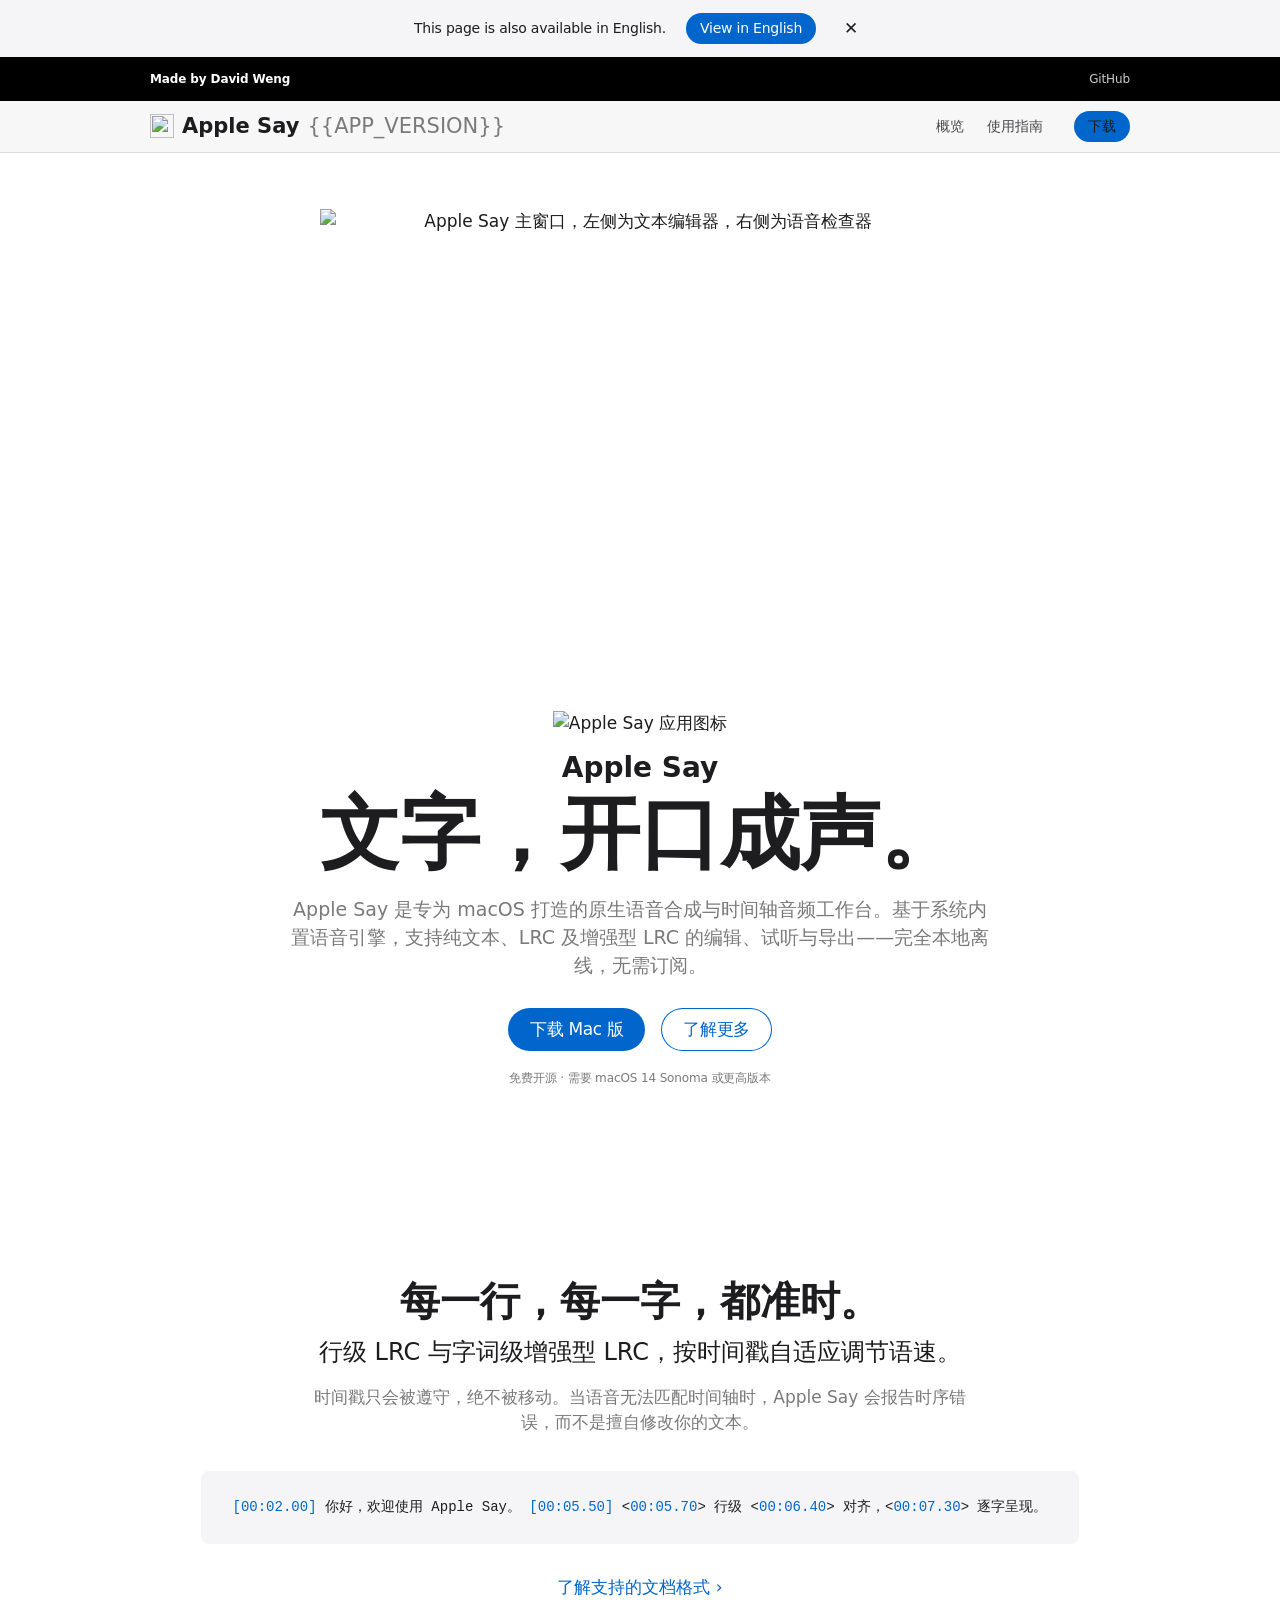
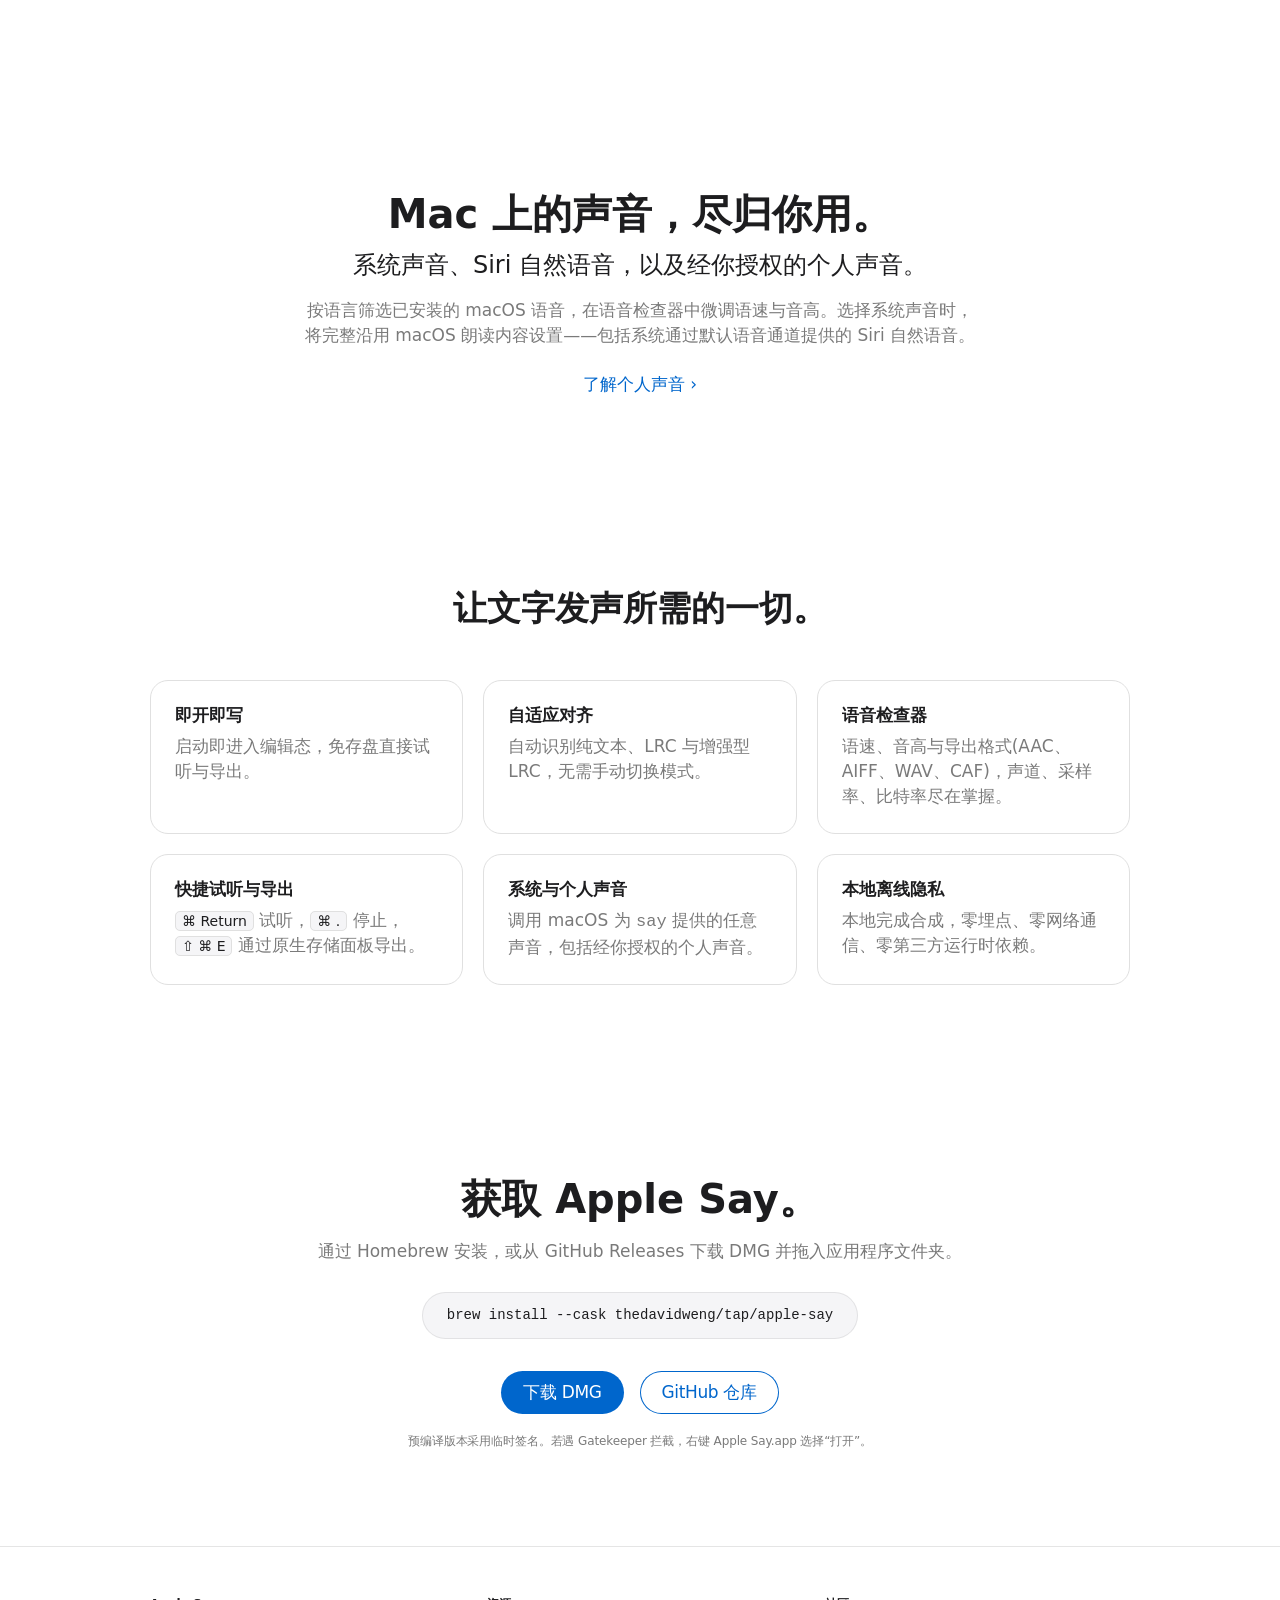
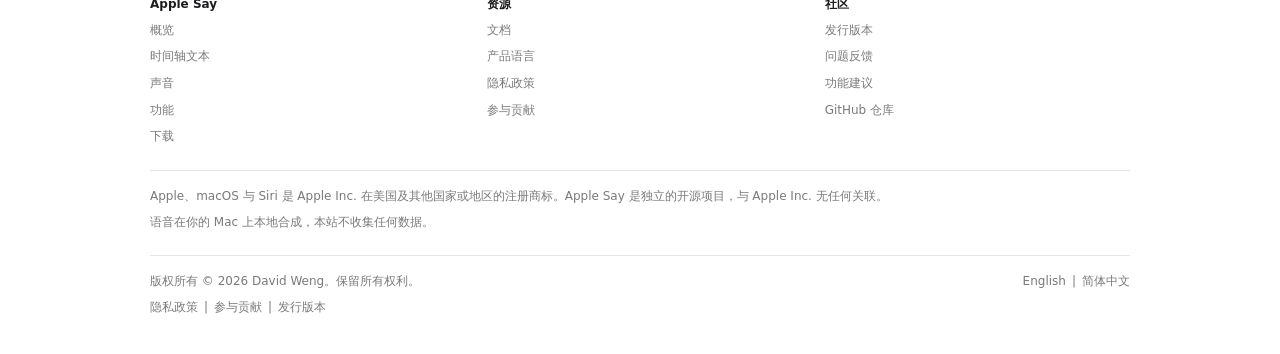
==== site/zh/index.html @ 6acea3b4 "docs: credit site author in global nav Replace the wordmark with "Made by David Weng" linking to the" ====
<!DOCTYPE html>
<html lang="zh-Hans">
<head>
<meta charset="utf-8" />
<meta name="viewport" content="width=device-width, initial-scale=1" />
<title>Apple Say — 文字，开口成声。</title>
<meta name="description" content="Apple Say 是专为 macOS 打造的原生语音合成与时间轴音频工作台。基于系统内置语音引擎，支持纯文本、LRC 及增强型 LRC 的编辑、试听与导出——完全本地离线，无需订阅。" />
<meta name="color-scheme" content="light dark" />
<link rel="icon" type="image/png" href="../assets/favicon.png" />
<link rel="stylesheet" href="../assets/site.css" />
<link rel="canonical" href="https://thedavidweng.github.io/apple-say/zh/" />
<link rel="alternate" hreflang="en" href="https://thedavidweng.github.io/apple-say/" />
<link rel="alternate" hreflang="zh-Hans" href="https://thedavidweng.github.io/apple-say/zh/" />
<link rel="alternate" hreflang="x-default" href="https://thedavidweng.github.io/apple-say/" />
<meta property="og:type" content="website" />
<meta property="og:title" content="Apple Say — 文字，开口成声。" />
<meta property="og:description" content="专为 macOS 打造的原生语音合成与时间轴音频工作台。完全本地离线，无需订阅。" />
<meta property="og:url" content="https://thedavidweng.github.io/apple-say/zh/" />
<meta property="og:image" content="https://thedavidweng.github.io/apple-say/assets/screenshot.webp" />
<meta name="twitter:card" content="summary_large_image" />
</head>
<body>

<!-- Language banner: revealed by site.js when browser language ≠ page language -->
<div id="lang-banner" hidden>
  <p>This page is also available in English.</p>
  <a id="lang-switch" class="banner-cta" href="../">View in English</a>
  <button id="lang-dismiss" class="banner-close" aria-label="Dismiss language suggestion">✕</button>
</div>

<!-- Global nav -->
<header class="global-nav">
  <div class="wrap">
    <a class="wordmark" href="https://github.com/thedavidweng">Made by David Weng</a>
    <span class="spacer"></span>
    <a href="https://github.com/thedavidweng/apple-say">GitHub</a>
  </div>
</header>

<!-- Sub nav -->
<div class="sub-nav">
  <div class="wrap">
    <a class="name" href="#overview"><img src="../assets/icon.webp" width="24" height="24" alt="" />Apple Say <span class="ver">{{APP_VERSION}}</span></a>
    <nav aria-label="Section">
      <a href="#overview">概览</a>
      <a href="https://github.com/thedavidweng/apple-say/blob/main/README_zh.md">使用指南</a>
      <a class="btn btn-primary btn-sm" href="#download">下载</a>
    </nav>
  </div>
</div>

<!-- Hero -->
<section class="hero" id="overview">
  <img class="hero-shot" src="../assets/screenshot.webp" width="2138" height="1544" fetchpriority="high"
       alt="Apple Say 主窗口，左侧为文本编辑器，右侧为语音检查器" />
  <div class="hero-meta">
    <img class="hero-icon" src="../assets/icon.webp" width="128" height="128" alt="Apple Say 应用图标" />
    <p class="hero-name">Apple Say</p>
    <h1 class="mega">文字，开口成声。</h1>
    <p class="hero-desc">Apple Say 是专为 macOS 打造的原生语音合成与时间轴音频工作台。基于系统内置语音引擎，支持纯文本、LRC 及增强型 LRC 的编辑、试听与导出——完全本地离线，无需订阅。</p>
    <div class="cta-row">
      <a class="btn btn-primary" href="https://github.com/thedavidweng/apple-say/releases/latest">下载 Mac 版</a>
      <a class="btn btn-ghost" href="https://github.com/thedavidweng/apple-say/blob/main/README_zh.md">了解更多</a>
    </div>
    <p class="fine-print muted">免费开源 · 需要 macOS 14 Sonoma 或更高版本</p>
  </div>
</section>

<!-- Timed Text -->
<section class="section" id="timed-text">
  <div class="inner">
    <h2 class="display-lg">每一行，每一字，都准时。</h2>
    <p class="lead">行级 LRC 与字词级增强型 LRC，按时间戳自适应调节语速。</p>
    <p class="copy">时间戳只会被遵守，绝不被移动。当语音无法匹配时间轴时，Apple Say 会报告时序错误，而不是擅自修改你的文本。</p>
    <div class="code-block" aria-label="增强型 LRC 示例"><span class="t">[00:02.00]</span> 你好，欢迎使用 Apple Say。
<span class="t">[00:05.50]</span> &lt;<span class="t">00:05.70</span>&gt; 行级 &lt;<span class="t">00:06.40</span>&gt; 对齐，&lt;<span class="t">00:07.30</span>&gt; 逐字呈现。</div>
    <p class="more chevron"><a href="https://github.com/thedavidweng/apple-say/blob/main/README_zh.md">了解支持的文档格式</a></p>
  </div>
</section>

<!-- Voices -->
<section class="section" id="voices">
  <div class="inner">
    <h2 class="display-lg">Mac 上的声音，尽归你用。</h2>
    <p class="lead">系统声音、Siri 自然语音，以及经你授权的个人声音。</p>
    <p class="copy">按语言筛选已安装的 macOS 语音，在语音检查器中微调语速与音高。选择系统声音时，将完整沿用 macOS 朗读内容设置——包括系统通过默认语音通道提供的 Siri 自然语音。</p>
    <p class="more chevron"><a href="https://github.com/thedavidweng/apple-say/blob/main/docs/personal-voice.md">了解个人声音</a></p>
  </div>
</section>

<!-- Features -->
<section class="section" id="features">
  <div class="inner">
    <h2 class="display-md">让文字发声所需的一切。</h2>
    <div class="grid">
      <div class="card">
        <h3>即开即写</h3>
        <p>启动即进入编辑态，免存盘直接试听与导出。</p>
      </div>
      <div class="card">
        <h3>自适应对齐</h3>
        <p>自动识别纯文本、LRC 与增强型 LRC，无需手动切换模式。</p>
      </div>
      <div class="card">
        <h3>语音检查器</h3>
        <p>语速、音高与导出格式(AAC、AIFF、WAV、CAF)，声道、采样率、比特率尽在掌握。</p>
      </div>
      <div class="card">
        <h3>快捷试听与导出</h3>
        <p><kbd>⌘ Return</kbd> 试听，<kbd>⌘ .</kbd> 停止，<kbd>⇧ ⌘ E</kbd> 通过原生存储面板导出。</p>
      </div>
      <div class="card">
        <h3>系统与个人声音</h3>
        <p>调用 macOS 为 <span style="font-family:var(--font-mono)">say</span> 提供的任意声音，包括经你授权的个人声音。</p>
      </div>
      <div class="card">
        <h3>本地离线隐私</h3>
        <p>本地完成合成，零埋点、零网络通信、零第三方运行时依赖。</p>
      </div>
    </div>
  </div>
</section>

<!-- Download -->
<section class="section" id="download">
  <div class="inner">
    <h2 class="display-lg">获取 Apple Say。</h2>
    <p class="copy">通过 Homebrew 安装，或从 GitHub Releases 下载 DMG 并拖入应用程序文件夹。</p>
    <p><code class="brew">brew install --cask thedavidweng/tap/apple-say</code></p>
    <div class="cta-row" style="margin-top:32px">
      <a class="btn btn-primary" href="https://github.com/thedavidweng/apple-say/releases/latest">下载 DMG</a>
      <a class="btn btn-ghost" href="https://github.com/thedavidweng/apple-say">GitHub 仓库</a>
    </div>
    <p class="fine-print muted" style="margin-top:18px">预编译版本采用临时签名。若遇 Gatekeeper 拦截，右键 Apple Say.app 选择“打开”。</p>
  </div>
</section>

<!-- Footer -->
<footer>
  <div class="cols">
    <div>
      <h4>Apple Say</h4>
      <ul>
        <li><a href="#overview">概览</a></li>
        <li><a href="#timed-text">时间轴文本</a></li>
        <li><a href="#voices">声音</a></li>
        <li><a href="#features">功能</a></li>
        <li><a href="#download">下载</a></li>
      </ul>
    </div>
    <div>
      <h4>资源</h4>
      <ul>
        <li><a href="https://github.com/thedavidweng/apple-say/blob/main/README_zh.md">文档</a></li>
        <li><a href="https://github.com/thedavidweng/apple-say/blob/main/CONTEXT.md">产品语言</a></li>
        <li><a href="https://github.com/thedavidweng/apple-say/blob/main/PRIVACY.md">隐私政策</a></li>
        <li><a href="https://github.com/thedavidweng/apple-say/blob/main/CONTRIBUTING.md">参与贡献</a></li>
      </ul>
    </div>
    <div>
      <h4>社区</h4>
      <ul>
        <li><a href="https://github.com/thedavidweng/apple-say/releases">发行版本</a></li>
        <li><a href="https://github.com/thedavidweng/apple-say/issues">问题反馈</a></li>
        <li><a href="https://github.com/thedavidweng/apple-say/issues/new">功能建议</a></li>
        <li><a href="https://github.com/thedavidweng/apple-say">GitHub 仓库</a></li>
      </ul>
    </div>
  </div>
  <div class="meta">
    <p>Apple、macOS 与 Siri 是 Apple Inc. 在美国及其他国家或地区的注册商标。Apple Say 是独立的开源项目，与 Apple Inc. 无任何关联。</p>
    <p>语音在你的 Mac 上本地合成，本站不收集任何数据。</p>
  </div>
  <div class="bottom">
    <div>
      <p>版权所有 © 2026 David Weng。保留所有权利。</p>
      <p class="pipe"><a href="https://github.com/thedavidweng/apple-say/blob/main/PRIVACY.md">隐私政策</a>&ensp;|&ensp;<a href="https://github.com/thedavidweng/apple-say/blob/main/CONTRIBUTING.md">参与贡献</a>&ensp;|&ensp;<a href="https://github.com/thedavidweng/apple-say/releases">发行版本</a></p>
    </div>
    <p class="locale"><a href="../">English</a>&ensp;|&ensp;简体中文</p>
  </div>
</footer>

<script src="../assets/site.js"></script>
</body>
</html>
---- site/assets/site.css ----
/* ——— Apple Say site — tokens from design.md, semantic vars flip with color scheme ——— */
:root {
  --blue: #0066cc;
  --blue-focus: #0071e3;
  --bg: #ffffff;
  --fg: #1d1d1f;
  --fg-secondary: #7a7a7a;
  --link: #0066cc;
  --hairline: rgba(0, 0, 0, 0.1);
  --card-bg: #ffffff;
  --card-border: #e0e0e0;
  --code-bg: #f5f5f7;
  --code-fg: #1d1d1f;
  --code-accent: #0066cc;
  --chip-bg: #f5f5f7;
  --chip-border: rgba(0, 0, 0, 0.08);
  --subnav-bg: rgba(245, 245, 247, 0.8);
  --kbd-bg: #f5f5f7;
  --font-display: "SF Pro Display", system-ui, -apple-system, BlinkMacSystemFont, sans-serif;
  --font-text: "SF Pro Text", system-ui, -apple-system, BlinkMacSystemFont, sans-serif;
  --font-mono: ui-monospace, "SF Mono", Menlo, monospace;
  color-scheme: light;
}
@media (prefers-color-scheme: dark) {
  :root {
    --bg: #000000;
    --fg: #ffffff;
    --fg-secondary: #cccccc;
    --link: #2997ff;
    --hairline: rgba(255, 255, 255, 0.2);
    --card-bg: #1d1d1f;
    --card-border: rgba(255, 255, 255, 0.12);
    --code-bg: #1d1d1f;
    --code-fg: #f5f5f7;
    --code-accent: #2997ff;
    --chip-bg: #1d1d1f;
    --chip-border: rgba(255, 255, 255, 0.16);
    --subnav-bg: rgba(0, 0, 0, 0.7);
    --kbd-bg: #333336;
    color-scheme: dark;
  }
}

* { margin: 0; padding: 0; box-sizing: border-box; }
html { scroll-behavior: smooth; }
body {
  font-family: var(--font-text);
  font-size: 17px; font-weight: 400; line-height: 1.47; letter-spacing: -0.374px;
  color: var(--fg);
  background: var(--bg);
  -webkit-font-smoothing: antialiased;
}
section { scroll-margin-top: 52px; }
html[lang="zh-Hans"] body, html[lang="zh-Hans"] h1, html[lang="zh-Hans"] h2,
html[lang="zh-Hans"] .hero-name, html[lang="zh-Hans"] .mega { letter-spacing: 0; }

/* ——— Language banner (always light, like apple.com region banner) ——— */
#lang-banner {
  background: #f5f5f7; color: #1d1d1f;
  font-size: 14px; line-height: 1.43; letter-spacing: -0.224px;
  padding: 12px 24px;
  display: flex; align-items: center; justify-content: center; gap: 20px; flex-wrap: wrap;
}
#lang-banner[hidden] { display: none; }
#lang-banner p { text-align: center; }
#lang-banner .banner-cta {
  background: var(--blue); color: #fff; text-decoration: none;
  border-radius: 9999px; padding: 6px 14px;
  font-size: 14px; line-height: 1.29; white-space: nowrap;
}
#lang-banner .banner-cta:active { transform: scale(0.95); }
#lang-banner .banner-close {
  border: none; background: none; cursor: pointer; color: #1d1d1f;
  font-size: 17px; line-height: 1; padding: 8px;
}

/* ——— Global nav (always black, as on apple.com) ——— */
.global-nav { background: #000000; height: 44px; display: flex; align-items: center; }
.global-nav .wrap {
  width: 100%; max-width: 1024px; margin: 0 auto; padding: 0 22px;
  display: flex; align-items: center; gap: 32px;
}
.global-nav a {
  color: #ffffff; opacity: 0.8; text-decoration: none;
  font-size: 12px; font-weight: 400; line-height: 1; letter-spacing: -0.12px;
}
.global-nav a:hover { opacity: 1; }
.global-nav .wordmark { opacity: 1; font-weight: 600; }
.global-nav .spacer { flex: 1; }

/* ——— Sub nav (frosted) ——— */
.sub-nav {
  position: sticky; top: 0; z-index: 10;
  height: 52px; display: flex; align-items: center;
  background: var(--subnav-bg);
  -webkit-backdrop-filter: saturate(180%) blur(20px);
  backdrop-filter: saturate(180%) blur(20px);
  border-bottom: 1px solid var(--hairline);
}
.sub-nav .wrap {
  width: 100%; max-width: 1024px; margin: 0 auto; padding: 0 22px;
  display: flex; align-items: center; gap: 24px;
}
.sub-nav .name {
  color: var(--fg); text-decoration: none;
  display: inline-flex; align-items: center; gap: 8px;
  font-family: var(--font-display);
  font-size: 21px; font-weight: 600; line-height: 1.19; letter-spacing: 0.231px;
}
.sub-nav .name img { width: 24px; height: 24px; display: block; }
.sub-nav .name .ver { color: var(--fg-secondary); font-weight: 400; letter-spacing: 0; }
html[lang="zh-Hans"] .sub-nav .name { letter-spacing: 0; }
.sub-nav nav { display: flex; gap: 24px; margin-left: auto; align-items: center; }
.sub-nav nav a {
  color: var(--fg); opacity: 0.8; text-decoration: none;
  font-size: 14px; font-weight: 400; line-height: 1.29; letter-spacing: -0.224px;
}
.sub-nav nav a:hover { opacity: 1; }
.sub-nav .btn { margin-left: 8px; opacity: 1; }

/* ——— Buttons & links ——— */
.btn {
  display: inline-block; text-decoration: none; cursor: pointer;
  border: none; border-radius: 9999px; padding: 11px 22px;
  font-size: 17px; font-weight: 400; line-height: 1.24; letter-spacing: -0.374px;
}
.btn:active { transform: scale(0.95); }
.btn:focus-visible, a:focus-visible, button:focus-visible {
  outline: 2px solid var(--blue-focus); outline-offset: 3px;
}
.btn-primary { background: var(--blue); color: #ffffff; }
.btn-ghost { background: transparent; color: var(--link); box-shadow: inset 0 0 0 1px var(--link); }
.btn-sm { padding: 6px 14px; font-size: 14px; line-height: 1.29; letter-spacing: -0.224px; }
.cta-row { display: flex; gap: 16px; justify-content: center; flex-wrap: wrap; }

a { color: var(--link); text-decoration: none; }
a:hover { text-decoration: underline; }
.chevron a::after { content: " ›"; }

/* ——— Sections: one canvas per color scheme, whitespace is the divider ——— */
.section { padding: 96px 24px; text-align: center; }
.section > .inner { max-width: 980px; margin: 0 auto; }
.section .copy { max-width: 680px; margin: 18px auto 0; color: var(--fg-secondary); }
.section .more { margin-top: 24px; }
.section .cta-row { margin-top: 28px; }
.muted { color: var(--fg-secondary); }
.fine-print { font-size: 12px; font-weight: 400; line-height: 1.5; letter-spacing: -0.12px; }

.display-lg {
  font-family: var(--font-display);
  font-size: 40px; font-weight: 600; line-height: 1.1; letter-spacing: -0.5px;
}
.display-md {
  font-family: var(--font-display);
  font-size: 34px; font-weight: 600; line-height: 1.15; letter-spacing: -0.374px;
}
.lead {
  font-family: var(--font-display);
  font-size: 24px; font-weight: 400; line-height: 1.25; letter-spacing: 0;
  margin-top: 14px;
}

/* ——— Hero: floating screenshot, icon, name, mega headline ——— */
.hero { padding: 56px 24px 96px; text-align: center; overflow: clip; }
.hero-shot {
  display: block; margin: 0 auto; width: 100%; height: auto; max-width: 640px;
  /* alpha window capture floats directly on the canvas — no frame, no CSS shadow */
  /* on load, the shot starts near full-screen and settles to its resting size */
  animation: hero-shrink 1.8s cubic-bezier(0.28, 0.11, 0.32, 1) 0.1s both;
}
@keyframes hero-shrink {
  from { max-width: 1440px; }
  to { max-width: 640px; }
}
.hero-meta { animation: hero-fade 0.9s ease-out 0.55s both; }
@keyframes hero-fade {
  from { opacity: 0; transform: translateY(14px); }
  to { opacity: 1; transform: none; }
}
@media (prefers-reduced-motion: reduce) {
  html { scroll-behavior: auto; }
  .hero-shot, .hero-meta { animation: none; }
}
.hero-icon { width: 64px; height: 64px; margin-top: 40px; }
.hero-name {
  font-family: var(--font-display);
  font-size: 28px; font-weight: 600; line-height: 1.14; letter-spacing: 0.196px;
  margin-top: 16px;
}
.mega {
  font-family: var(--font-display);
  font-size: clamp(44px, 7.5vw, 80px); font-weight: 600; line-height: 1.05; letter-spacing: -0.02em;
  margin-top: 8px;
}
.hero-desc {
  max-width: 700px; margin: 20px auto 0;
  font-size: 19px; line-height: 1.47; color: var(--fg-secondary);
}
.hero .cta-row { margin-top: 28px; }
.hero .fine-print { margin-top: 18px; }

/* ——— Code sample ——— */
.code-block {
  display: inline-block; margin-top: 36px; text-align: left;
  background: var(--code-bg); border-radius: 8px; padding: 24px 32px;
  color: var(--code-fg); font-family: var(--font-mono); font-size: 14px; line-height: 1.8;
  letter-spacing: 0; overflow-x: auto; max-width: 100%;
}
.code-block .t { color: var(--code-accent); }

/* ——— Brew command capsule ——— */
.brew {
  display: inline-block; margin: 28px auto 0;
  background: var(--chip-bg); border: 1px solid var(--chip-border);
  border-radius: 9999px; padding: 12px 24px;
  font-family: var(--font-mono); font-size: 14px; letter-spacing: 0; color: var(--fg);
  user-select: all; -webkit-user-select: all;
}

/* ——— Feature grid ——— */
.grid {
  max-width: 1024px; margin: 52px auto 0;
  display: grid; grid-template-columns: repeat(3, 1fr); gap: 20px;
  text-align: left;
}
.card {
  background: var(--card-bg); border: 1px solid var(--card-border);
  border-radius: 18px; padding: 24px;
}
.card h3 { font-size: 17px; font-weight: 600; line-height: 1.24; letter-spacing: -0.374px; }
html[lang="zh-Hans"] .card h3 { letter-spacing: 0; }
.card p { margin-top: 8px; color: var(--fg-secondary); }
.card kbd {
  font-family: var(--font-text); font-size: 14px; color: var(--fg);
  background: var(--kbd-bg); border: 1px solid var(--card-border);
  border-radius: 5px; padding: 1px 6px; white-space: nowrap;
}

/* ——— Footer (apple.com software-page style: 12px, tight, hairlines) ——— */
footer { border-top: 1px solid var(--hairline); padding: 48px 24px 40px; font-size: 12px; }
footer .cols {
  max-width: 980px; margin: 0 auto;
  display: grid; grid-template-columns: repeat(3, 1fr); gap: 32px;
}
footer h4 { font-size: 12px; font-weight: 600; line-height: 1.5; letter-spacing: 0; color: var(--fg); }
footer ul { list-style: none; margin-top: 4px; }
footer li { margin-top: 8px; }
footer li a { color: var(--fg-secondary); text-decoration: none; font-size: 12px; line-height: 1.5; letter-spacing: 0; }
footer li a:hover { color: var(--fg); text-decoration: underline; }
footer .meta, footer .bottom {
  max-width: 980px; margin: 24px auto 0; padding-top: 16px;
  border-top: 1px solid var(--hairline);
  font-size: 12px; line-height: 1.5; letter-spacing: 0; color: var(--fg-secondary);
}
footer .meta p + p { margin-top: 8px; }
footer .bottom { display: flex; justify-content: space-between; align-items: flex-start; gap: 16px 32px; flex-wrap: wrap; }
footer .bottom .pipe { margin-top: 8px; }
footer .bottom a { color: var(--fg-secondary); text-decoration: none; }
footer .bottom a:hover { color: var(--fg); text-decoration: underline; }
footer .locale { white-space: nowrap; }

/* ——— Responsive ——— */
@media (max-width: 1068px) {
  .display-lg { font-size: 34px; }
  .grid { grid-template-columns: repeat(2, 1fr); }
}
@media (max-width: 833px) {
  .global-nav .navlinks { display: none; }
  .sub-nav nav a:not(.btn) { display: none; }
  .section { padding: 72px 24px; }
  .hero { padding: 48px 20px 72px; }
  .hero-icon { margin-top: 32px; }
}
@media (max-width: 640px) {
  .display-lg { font-size: 30px; }
  .display-md { font-size: 28px; }
  .lead { font-size: 20px; }
  .hero-name { font-size: 22px; }
  .hero-desc { font-size: 17px; }
  .grid { grid-template-columns: 1fr; }
  .section { padding: 56px 20px; }
  footer .cols { grid-template-columns: 1fr; gap: 24px; }
}
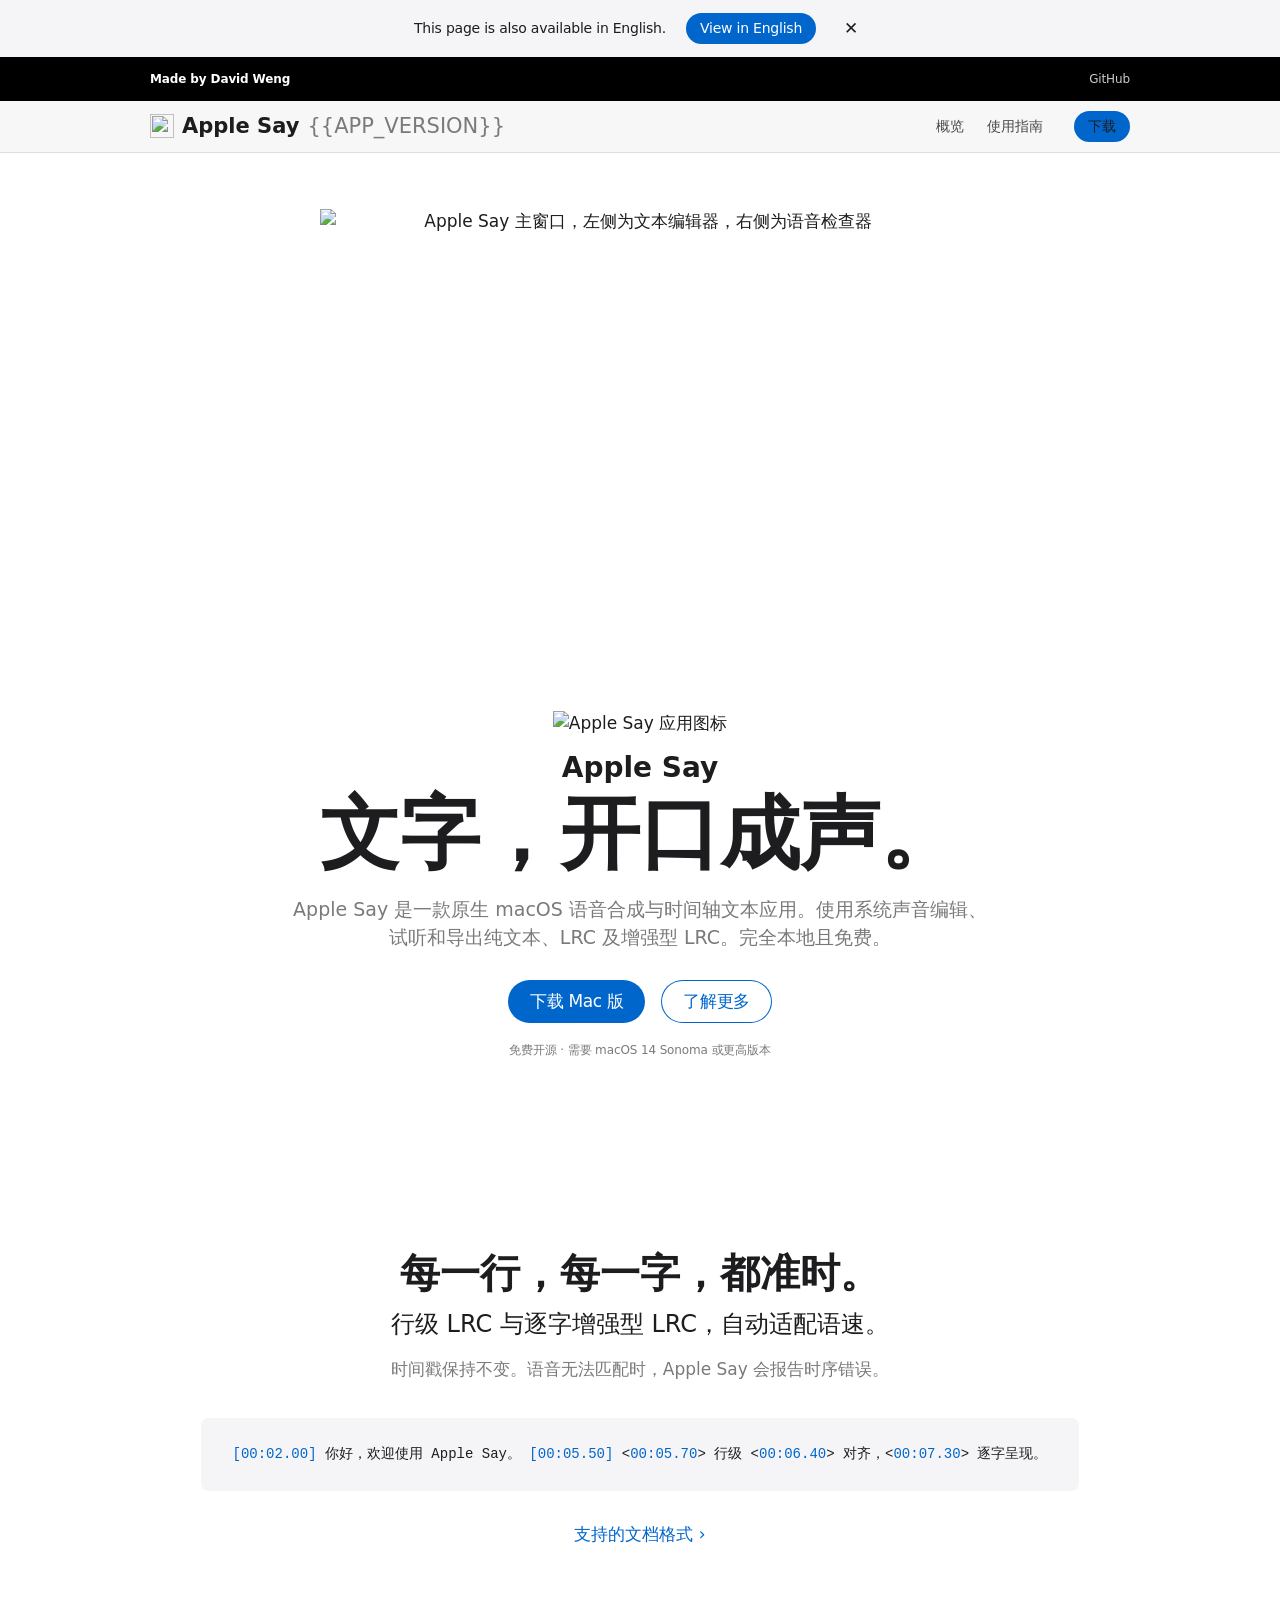
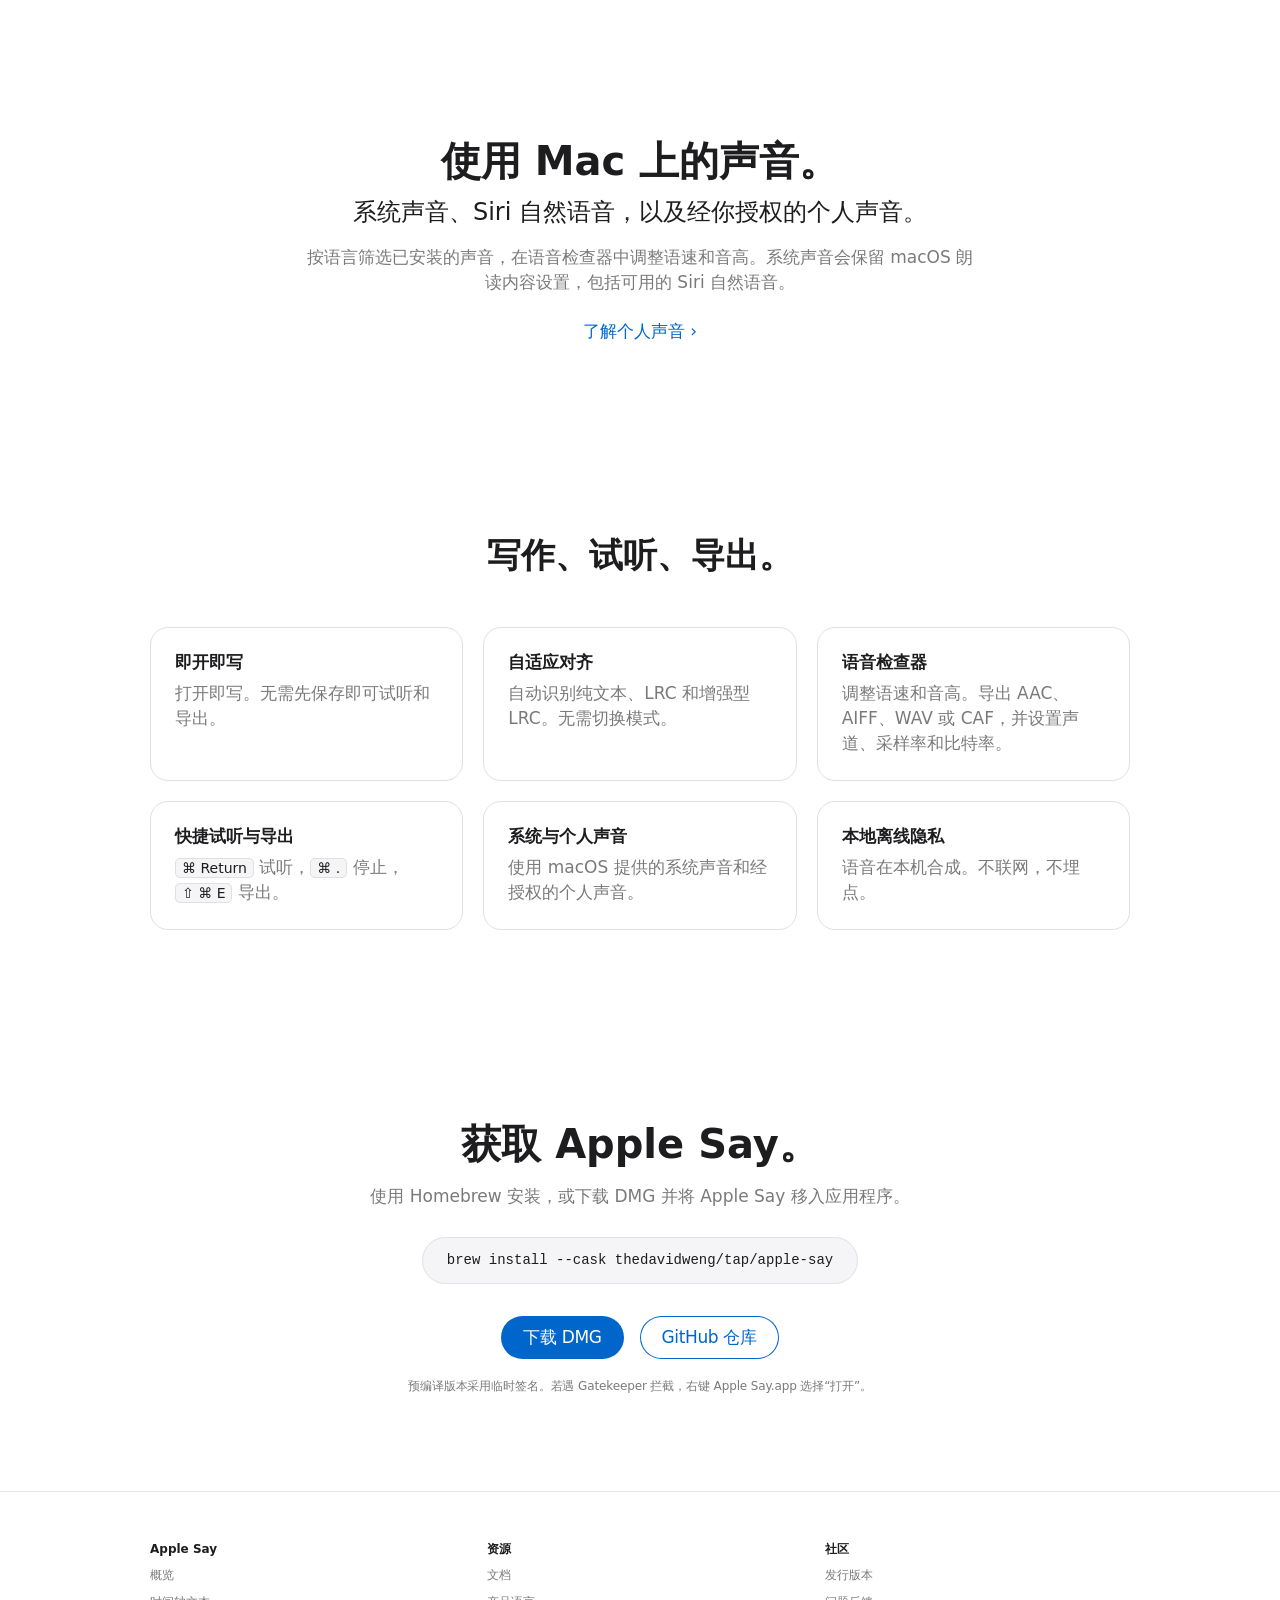
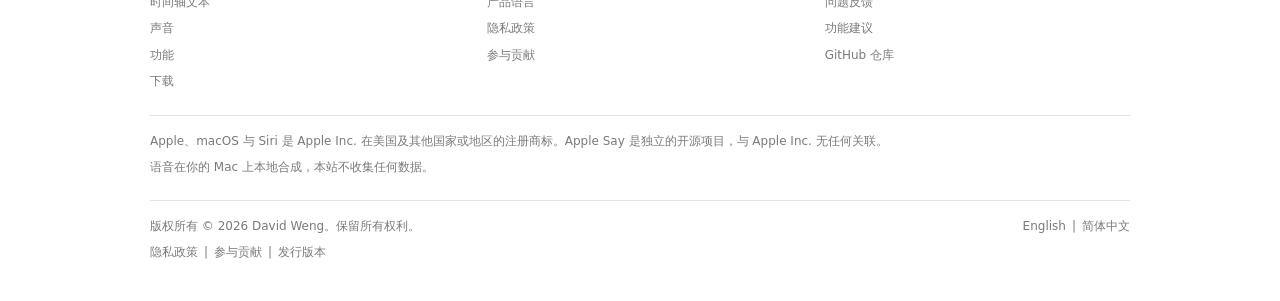
==== commit 651b1fff: "Refine website copy and social sharing metadata" ====
--- a/site/zh/index.html
+++ b/site/zh/index.html
@@ -3,8 +3,8 @@
 <head>
 <meta charset="utf-8" />
 <meta name="viewport" content="width=device-width, initial-scale=1" />
-<title>Apple Say — 文字，开口成声。</title>
-<meta name="description" content="Apple Say 是专为 macOS 打造的原生语音合成与时间轴音频工作台。基于系统内置语音引擎，支持纯文本、LRC 及增强型 LRC 的编辑、试听与导出——完全本地离线，无需订阅。" />
+<title>Apple Say - 文字，开口成声。</title>
+<meta name="description" content="Apple Say 是一款原生 macOS 语音合成与时间轴文本应用。使用系统声音编辑、试听和导出纯文本、LRC 及增强型 LRC。完全本地且免费。" />
 <meta name="color-scheme" content="light dark" />
 <link rel="icon" type="image/png" href="../assets/favicon.png" />
 <link rel="stylesheet" href="../assets/site.css" />
@@ -13,11 +13,17 @@
 <link rel="alternate" hreflang="zh-Hans" href="https://thedavidweng.github.io/apple-say/zh/" />
 <link rel="alternate" hreflang="x-default" href="https://thedavidweng.github.io/apple-say/" />
 <meta property="og:type" content="website" />
-<meta property="og:title" content="Apple Say — 文字，开口成声。" />
-<meta property="og:description" content="专为 macOS 打造的原生语音合成与时间轴音频工作台。完全本地离线，无需订阅。" />
+<meta property="og:title" content="Apple Say" />
 <meta property="og:url" content="https://thedavidweng.github.io/apple-say/zh/" />
-<meta property="og:image" content="https://thedavidweng.github.io/apple-say/assets/screenshot.webp" />
+<meta property="og:image" content="https://thedavidweng.github.io/apple-say/assets/og-image.jpg" />
+<meta property="og:image:type" content="image/jpeg" />
+<meta property="og:image:width" content="1672" />
+<meta property="og:image:height" content="941" />
+<meta property="og:image:alt" content="Apple Say 在 MacBook 与 iPad 上运行" />
 <meta name="twitter:card" content="summary_large_image" />
+<meta name="twitter:title" content="Apple Say" />
+<meta name="twitter:image" content="https://thedavidweng.github.io/apple-say/assets/og-image.jpg" />
+<meta name="twitter:image:alt" content="Apple Say 在 MacBook 与 iPad 上运行" />
 </head>
 <body>
 
@@ -57,7 +63,7 @@
     <img class="hero-icon" src="../assets/icon.webp" width="128" height="128" alt="Apple Say 应用图标" />
     <p class="hero-name">Apple Say</p>
     <h1 class="mega">文字，开口成声。</h1>
-    <p class="hero-desc">Apple Say 是专为 macOS 打造的原生语音合成与时间轴音频工作台。基于系统内置语音引擎，支持纯文本、LRC 及增强型 LRC 的编辑、试听与导出——完全本地离线，无需订阅。</p>
+    <p class="hero-desc">Apple Say 是一款原生 macOS 语音合成与时间轴文本应用。使用系统声音编辑、试听和导出纯文本、LRC 及增强型 LRC。完全本地且免费。</p>
     <div class="cta-row">
       <a class="btn btn-primary" href="https://github.com/thedavidweng/apple-say/releases/latest">下载 Mac 版</a>
       <a class="btn btn-ghost" href="https://github.com/thedavidweng/apple-say/blob/main/README_zh.md">了解更多</a>
@@ -70,20 +76,20 @@
 <section class="section" id="timed-text">
   <div class="inner">
     <h2 class="display-lg">每一行，每一字，都准时。</h2>
-    <p class="lead">行级 LRC 与字词级增强型 LRC，按时间戳自适应调节语速。</p>
-    <p class="copy">时间戳只会被遵守，绝不被移动。当语音无法匹配时间轴时，Apple Say 会报告时序错误，而不是擅自修改你的文本。</p>
+    <p class="lead">行级 LRC 与逐字增强型 LRC，自动适配语速。</p>
+    <p class="copy">时间戳保持不变。语音无法匹配时，Apple Say 会报告时序错误。</p>
     <div class="code-block" aria-label="增强型 LRC 示例"><span class="t">[00:02.00]</span> 你好，欢迎使用 Apple Say。
 <span class="t">[00:05.50]</span> &lt;<span class="t">00:05.70</span>&gt; 行级 &lt;<span class="t">00:06.40</span>&gt; 对齐，&lt;<span class="t">00:07.30</span>&gt; 逐字呈现。</div>
-    <p class="more chevron"><a href="https://github.com/thedavidweng/apple-say/blob/main/README_zh.md">了解支持的文档格式</a></p>
+    <p class="more chevron"><a href="https://github.com/thedavidweng/apple-say/blob/main/README_zh.md">支持的文档格式</a></p>
   </div>
 </section>
 
 <!-- Voices -->
 <section class="section" id="voices">
   <div class="inner">
-    <h2 class="display-lg">Mac 上的声音，尽归你用。</h2>
+    <h2 class="display-lg">使用 Mac 上的声音。</h2>
     <p class="lead">系统声音、Siri 自然语音，以及经你授权的个人声音。</p>
-    <p class="copy">按语言筛选已安装的 macOS 语音，在语音检查器中微调语速与音高。选择系统声音时，将完整沿用 macOS 朗读内容设置——包括系统通过默认语音通道提供的 Siri 自然语音。</p>
+    <p class="copy">按语言筛选已安装的声音，在语音检查器中调整语速和音高。系统声音会保留 macOS 朗读内容设置，包括可用的 Siri 自然语音。</p>
     <p class="more chevron"><a href="https://github.com/thedavidweng/apple-say/blob/main/docs/personal-voice.md">了解个人声音</a></p>
   </div>
 </section>
@@ -91,31 +97,31 @@
 <!-- Features -->
 <section class="section" id="features">
   <div class="inner">
-    <h2 class="display-md">让文字发声所需的一切。</h2>
+    <h2 class="display-md">写作、试听、导出。</h2>
     <div class="grid">
       <div class="card">
         <h3>即开即写</h3>
-        <p>启动即进入编辑态，免存盘直接试听与导出。</p>
+        <p>打开即写。无需先保存即可试听和导出。</p>
       </div>
       <div class="card">
         <h3>自适应对齐</h3>
-        <p>自动识别纯文本、LRC 与增强型 LRC，无需手动切换模式。</p>
+        <p>自动识别纯文本、LRC 和增强型 LRC。无需切换模式。</p>
       </div>
       <div class="card">
         <h3>语音检查器</h3>
-        <p>语速、音高与导出格式(AAC、AIFF、WAV、CAF)，声道、采样率、比特率尽在掌握。</p>
+        <p>调整语速和音高。导出 AAC、AIFF、WAV 或 CAF，并设置声道、采样率和比特率。</p>
       </div>
       <div class="card">
         <h3>快捷试听与导出</h3>
-        <p><kbd>⌘ Return</kbd> 试听，<kbd>⌘ .</kbd> 停止，<kbd>⇧ ⌘ E</kbd> 通过原生存储面板导出。</p>
+        <p><kbd>⌘ Return</kbd> 试听，<kbd>⌘ .</kbd> 停止，<kbd>⇧ ⌘ E</kbd> 导出。</p>
       </div>
       <div class="card">
         <h3>系统与个人声音</h3>
-        <p>调用 macOS 为 <span style="font-family:var(--font-mono)">say</span> 提供的任意声音，包括经你授权的个人声音。</p>
+        <p>使用 macOS 提供的系统声音和经授权的个人声音。</p>
       </div>
       <div class="card">
         <h3>本地离线隐私</h3>
-        <p>本地完成合成，零埋点、零网络通信、零第三方运行时依赖。</p>
+        <p>语音在本机合成。不联网，不埋点。</p>
       </div>
     </div>
   </div>
@@ -125,7 +131,7 @@
 <section class="section" id="download">
   <div class="inner">
     <h2 class="display-lg">获取 Apple Say。</h2>
-    <p class="copy">通过 Homebrew 安装，或从 GitHub Releases 下载 DMG 并拖入应用程序文件夹。</p>
+    <p class="copy">使用 Homebrew 安装，或下载 DMG 并将 Apple Say 移入应用程序。</p>
     <p><code class="brew">brew install --cask thedavidweng/tap/apple-say</code></p>
     <div class="cta-row" style="margin-top:32px">
       <a class="btn btn-primary" href="https://github.com/thedavidweng/apple-say/releases/latest">下载 DMG</a>
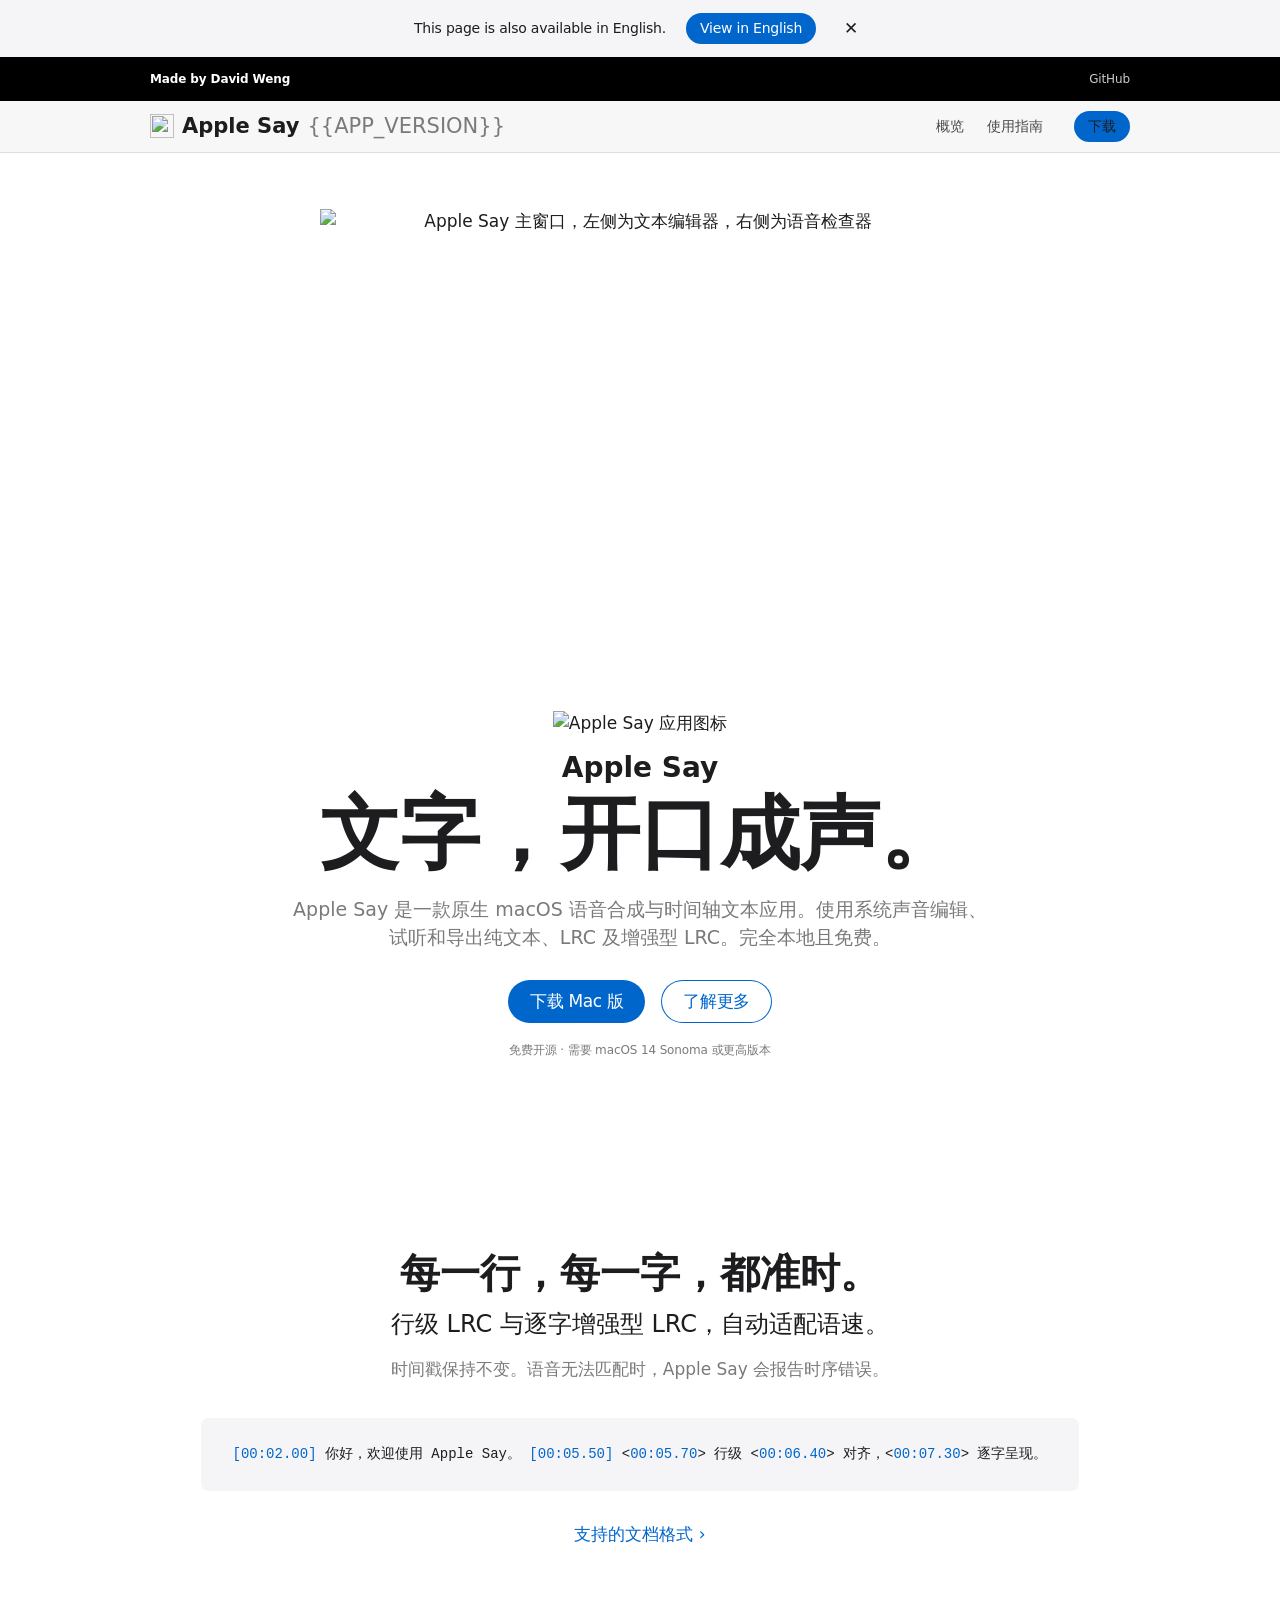
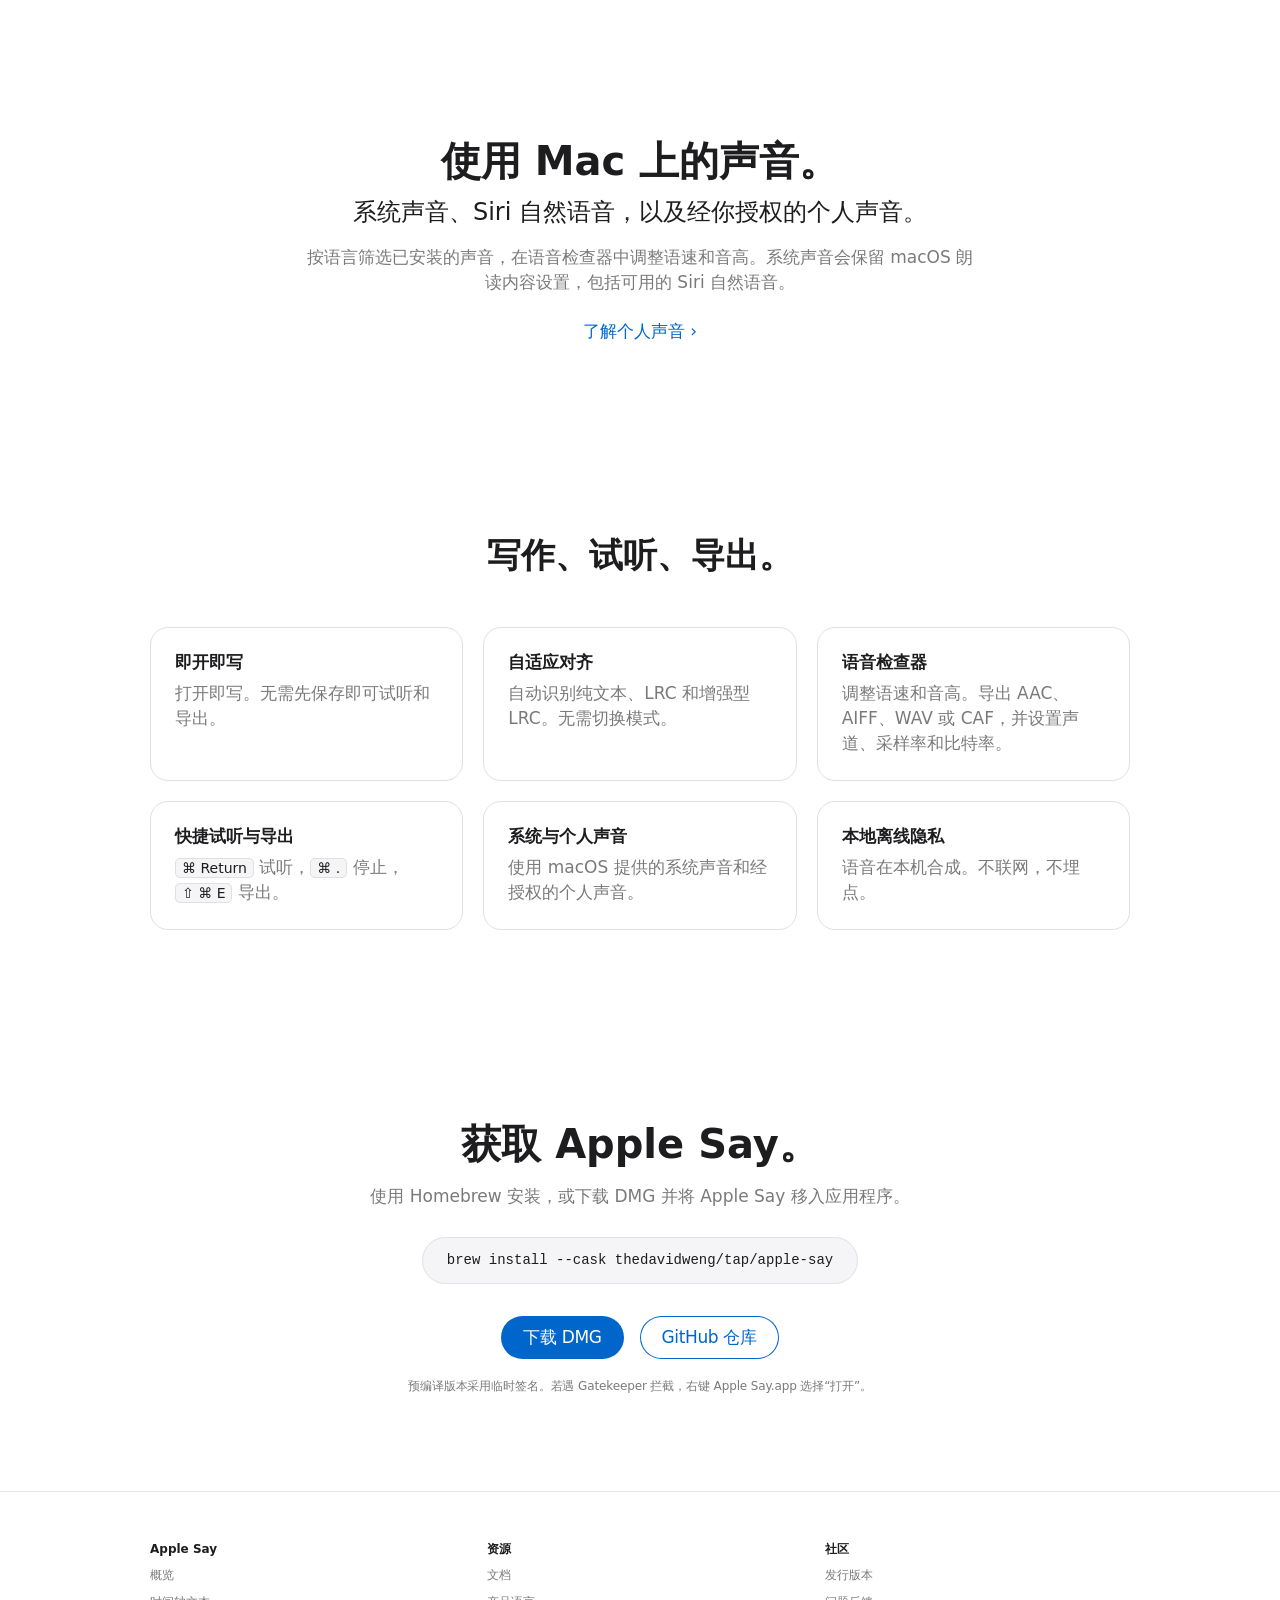
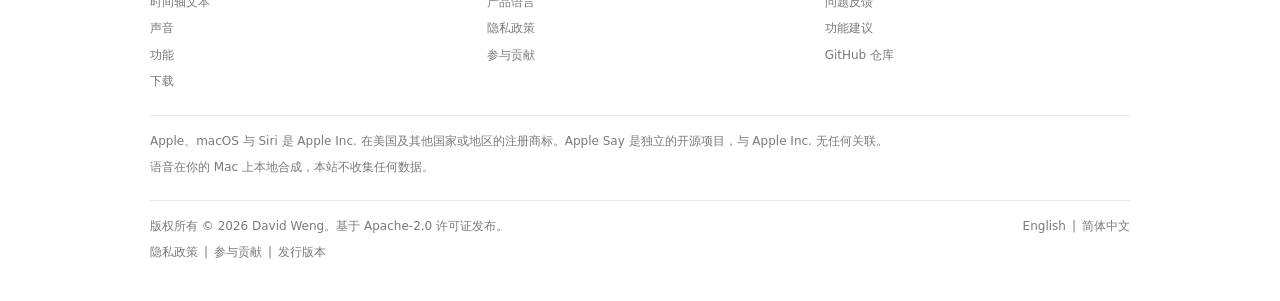
==== commit 99a7457f: "chore: license under Apache-2.0" ====
--- a/site/zh/index.html
+++ b/site/zh/index.html
@@ -179,7 +179,7 @@
   </div>
   <div class="bottom">
     <div>
-      <p>版权所有 © 2026 David Weng。保留所有权利。</p>
+      <p>版权所有 © 2026 David Weng。基于 <a href="https://github.com/thedavidweng/apple-say/blob/main/LICENSE">Apache-2.0</a> 许可证发布。</p>
       <p class="pipe"><a href="https://github.com/thedavidweng/apple-say/blob/main/PRIVACY.md">隐私政策</a>&ensp;|&ensp;<a href="https://github.com/thedavidweng/apple-say/blob/main/CONTRIBUTING.md">参与贡献</a>&ensp;|&ensp;<a href="https://github.com/thedavidweng/apple-say/releases">发行版本</a></p>
     </div>
     <p class="locale"><a href="../">English</a>&ensp;|&ensp;简体中文</p>
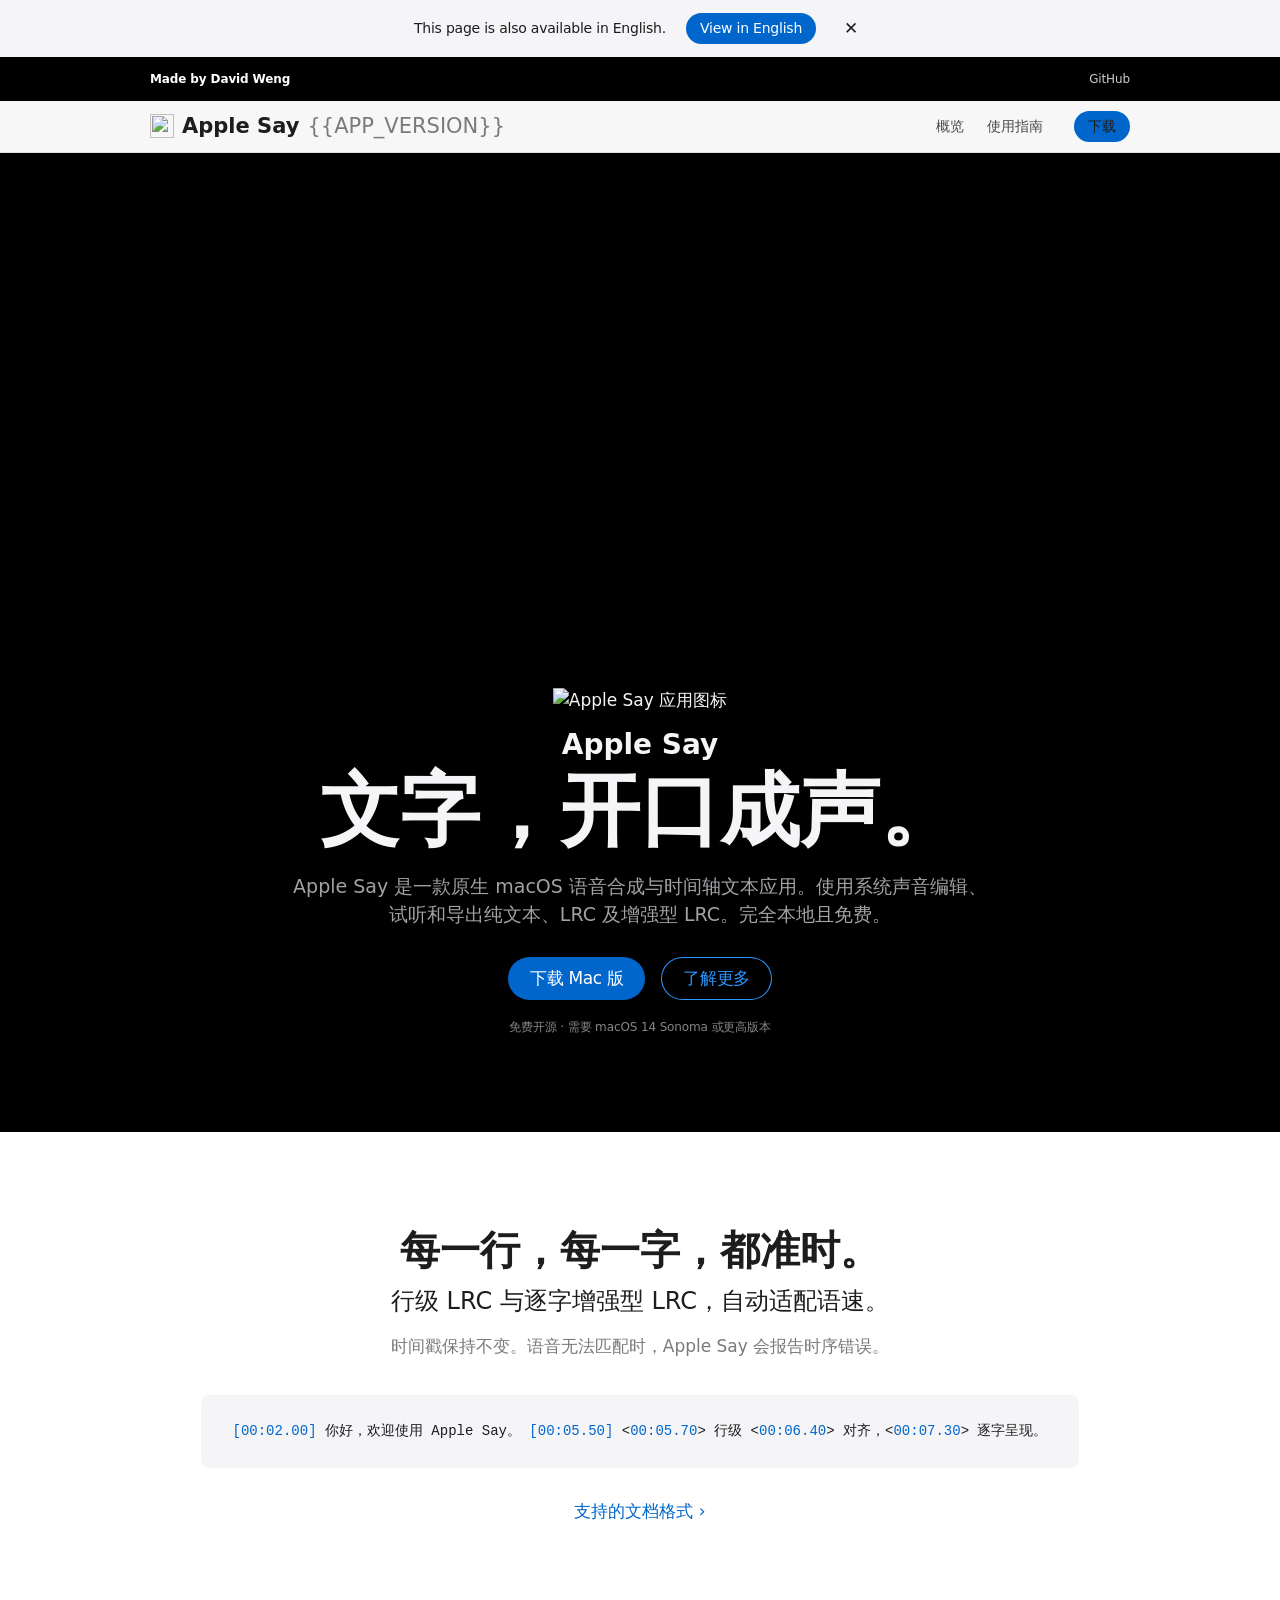
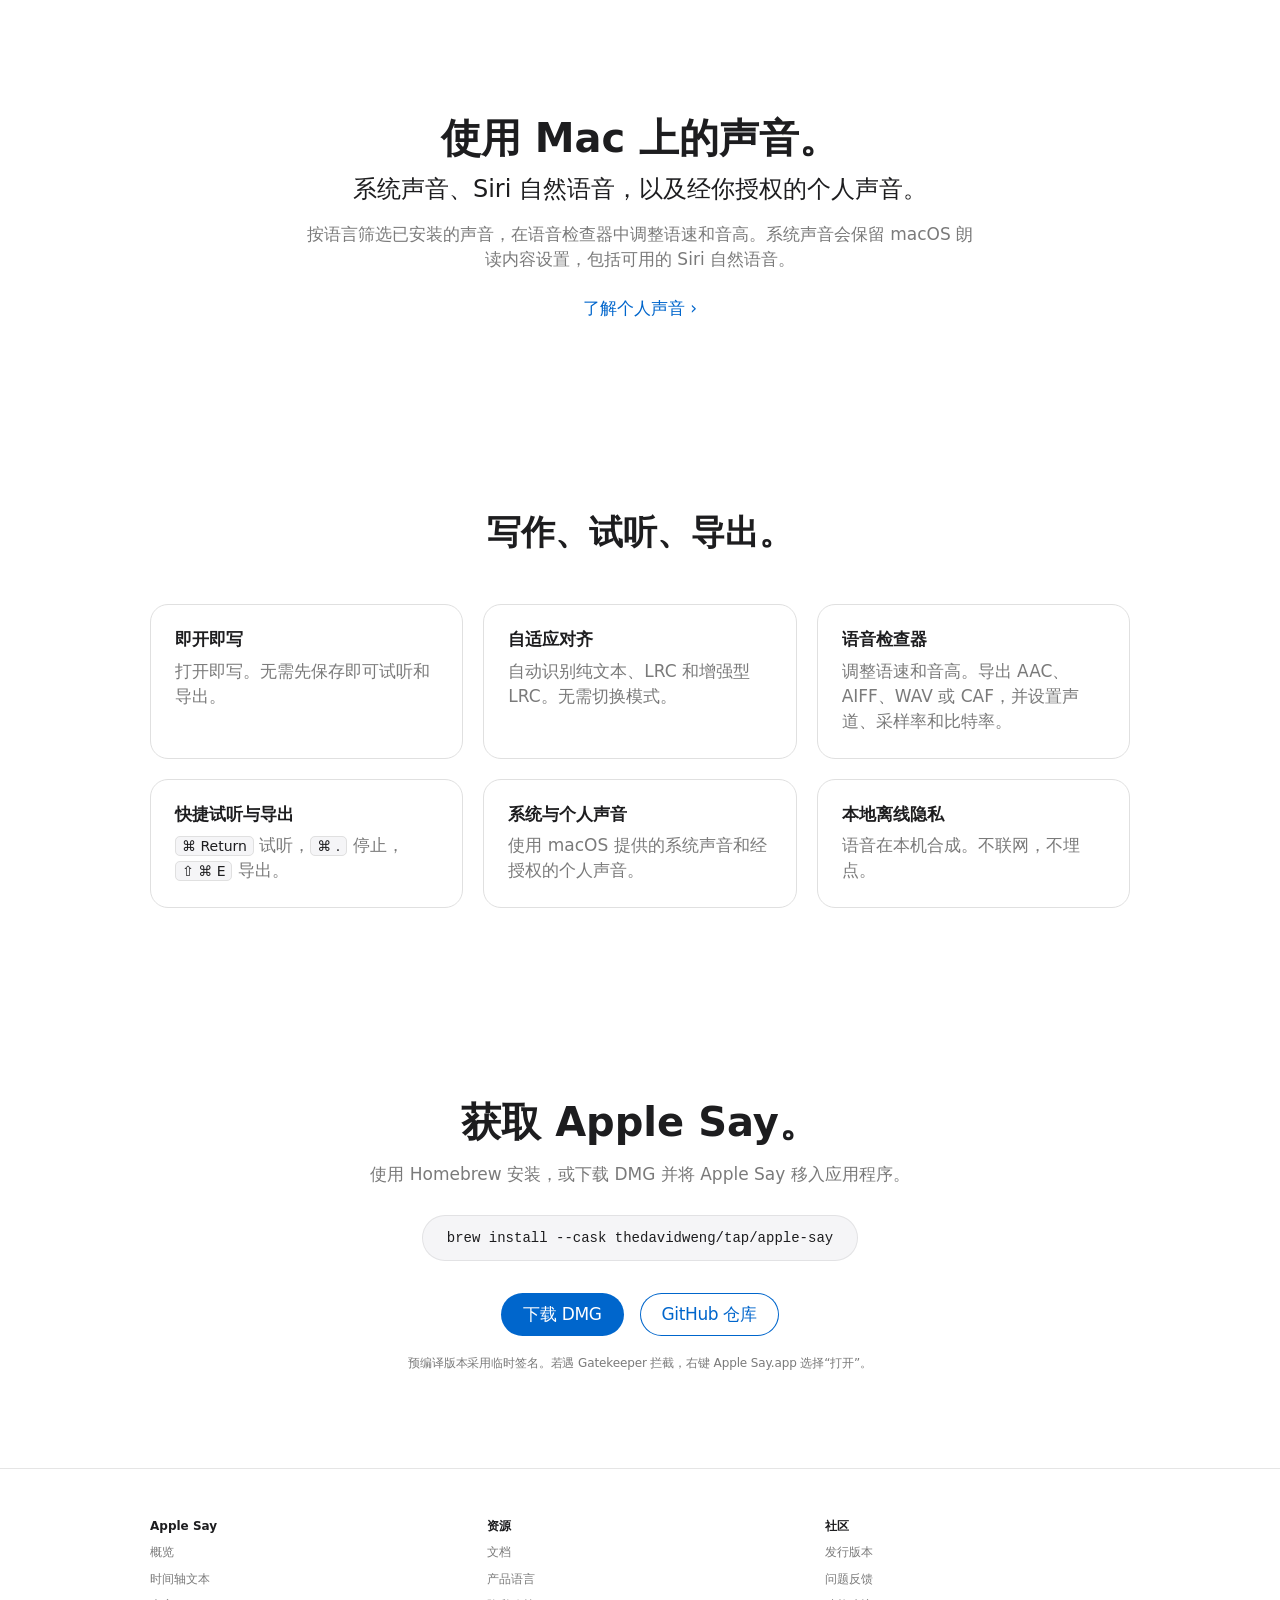
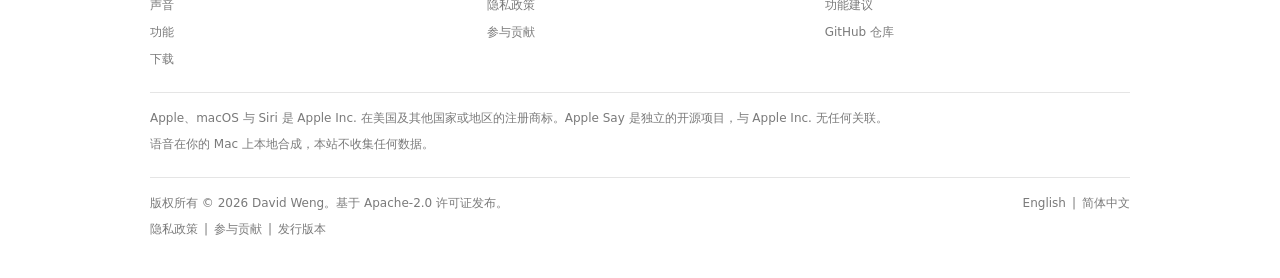
==== commit 5e933b81: "docs(site): replace the hero shrink with a spoken-line intro The editor's line lights up word by wor" ====
--- a/site/zh/index.html
+++ b/site/zh/index.html
@@ -3,6 +3,7 @@
 <head>
 <meta charset="utf-8" />
 <meta name="viewport" content="width=device-width, initial-scale=1" />
+<script>document.documentElement.classList.add("js");</script>
 <title>Apple Say - 文字，开口成声。</title>
 <meta name="description" content="Apple Say 是一款原生 macOS 语音合成与时间轴文本应用。使用系统声音编辑、试听和导出纯文本、LRC 及增强型 LRC。完全本地且免费。" />
 <meta name="color-scheme" content="light dark" />
@@ -57,8 +58,15 @@
 
 <!-- Hero -->
 <section class="hero" id="overview">
-  <img class="hero-shot" src="../assets/screenshot.webp" width="2138" height="1544" fetchpriority="high"
-       alt="Apple Say 主窗口，左侧为文本编辑器，右侧为语音检查器" />
+  <div class="hero-stage-wrap">
+    <div class="hero-camera">
+      <div class="hero-stage">
+        <img class="hero-shot" src="../assets/screenshot.webp" onerror="this.remove()" width="2138" height="1544" fetchpriority="high"
+             alt="Apple Say 主窗口，左侧为文本编辑器，右侧为语音检查器" />
+        <div class="hero-sheen" aria-hidden="true"></div>
+      </div>
+    </div>
+  </div>
   <div class="hero-meta">
     <img class="hero-icon" src="../assets/icon.webp" width="128" height="128" alt="Apple Say 应用图标" />
     <p class="hero-name">Apple Say</p>
@@ -70,6 +78,7 @@
     </div>
     <p class="fine-print muted">免费开源 · 需要 macOS 14 Sonoma 或更高版本</p>
   </div>
+  <button class="hero-replay" type="button" hidden aria-label="重播动画" title="重播动画"><svg width="16" height="16" viewBox="0 0 16 16" aria-hidden="true"><path d="M13 8a5 5 0 1 1-1.46-3.54M13 2.5v2.5h-2.5" fill="none" stroke="currentColor" stroke-width="1.6" stroke-linecap="round" stroke-linejoin="round"/></svg></button>
 </section>
 
 <!-- Timed Text -->
--- a/site/assets/site.css
+++ b/site/assets/site.css
@@ -160,28 +160,81 @@
   margin-top: 14px;
 }
 
-/* ——— Hero: floating screenshot, icon, name, mega headline ——— */
-.hero { padding: 56px 24px 96px; text-align: center; overflow: clip; }
-.hero-shot {
-  display: block; margin: 0 auto; width: 100%; height: auto; max-width: 640px;
-  /* alpha window capture floats directly on the canvas — no frame, no CSS shadow */
-  /* on load, the shot starts near full-screen and settles to its resting size */
-  animation: hero-shrink 1.8s cubic-bezier(0.28, 0.11, 0.32, 1) 0.1s both;
-}
-@keyframes hero-shrink {
-  from { max-width: 1440px; }
-  to { max-width: 640px; }
-}
-.hero-meta { animation: hero-fade 0.9s ease-out 0.55s both; }
-@keyframes hero-fade {
-  from { opacity: 0; transform: translateY(14px); }
-  to { opacity: 1; transform: none; }
+/* ——— Hero: a dark stage in both schemes, matching the dark-mode capture ——— */
+.hero {
+  --fg: #f5f5f7; --fg-secondary: #a1a1a6; --link: #2997ff;
+  position: relative; overflow: clip;
+  padding: 40px 24px 96px; text-align: center;
+  background: #000000; color: var(--fg); color-scheme: dark;
+}
+.hero .muted { color: #86868b; }
+/* The stage keeps the capture's aspect ratio, and the intro line is placed in
+   percentages of it so it lands exactly on the captured editor text. */
+.hero-stage-wrap {
+  width: min(1080px, 100%, max(560px, (100svh - 380px) * 1.385));
+  margin: 0 auto; perspective: 1800px;
+}
+/* The camera pivots on the editor line so its close-up keeps the line centered. */
+.hero-camera { transform-style: preserve-3d; transform-origin: 19.2% 17.8%; }
+.hero-stage { position: relative; aspect-ratio: 2138 / 1544; container-type: inline-size; }
+/* alpha window capture floats directly on the canvas — no frame, no CSS shadow */
+.hero-shot { position: absolute; inset: 0; width: 100%; height: 100%; }
+.hero-sheen {
+  position: absolute; inset: 4.92% 5.24% 9.59%;
+  border-radius: 3.2cqw; overflow: hidden; pointer-events: none; opacity: 0;
+}
+.hero-sheen::after {
+  content: ""; position: absolute; inset: -20% -60%;
+  background: linear-gradient(105deg, transparent 40%, rgba(255, 255, 255, 0.14) 50%, transparent 60%);
+  transform: translateX(-60%);
+}
+/* Intro: the editor's line is spoken word by word over a live waveform. It is
+   laid out at twice the capture's 2138px width and scaled down by site.js
+   (--k), because small font sizes switch SF to wider text metrics. */
+.hero-line {
+  position: absolute; left: 7.153%; top: 13.56%;
+  font-family: system-ui, sans-serif; font-size: 67.25px; font-weight: 500;
+  line-height: 1.2; letter-spacing: 0; white-space: nowrap;
+  color: #ffffff; opacity: 0; transform-origin: 0 0; transform: scale(var(--k));
+}
+.hero-line .w { display: inline-block; color: rgba(255, 255, 255, 0.3); }
+.hero-wave {
+  position: absolute; left: 7.25%; width: 23.95%; top: 17.4%; height: 5.6%;
+  display: flex; align-items: center; justify-content: space-between; opacity: 0;
+}
+.hero-wave i {
+  width: 0.16cqw; height: 100%; border-radius: 0.08cqw;
+  background: var(--c); box-shadow: 0 0 0.4cqw var(--c); transform: scaleY(0.06);
+}
+.hero-ping {
+  position: absolute; left: 80.31%; top: 8.29%; width: 7cqw; height: 7cqw;
+  margin: -3.5cqw 0 0 -3.5cqw; border-radius: 50%; opacity: 0; pointer-events: none;
+  background: radial-gradient(closest-side, rgba(41, 151, 255, 0.55), rgba(191, 90, 242, 0.25) 60%, transparent);
+  box-shadow: 0 0 0 0.3cqw #2997ff, 0 0 3cqw 0.6cqw rgba(41, 151, 255, 0.6);
+}
+.hero-replay {
+  position: absolute; right: 24px; bottom: 24px; width: 36px; height: 36px;
+  display: grid; place-items: center; border: none; border-radius: 50%; cursor: pointer;
+  background: rgba(255, 255, 255, 0.14); color: #f5f5f7;
+}
+.hero-replay[hidden] { display: none; }
+.hero-replay:hover { background: rgba(255, 255, 255, 0.22); }
+/* Until site.js plays the intro, the shot and copy wait offstage. */
+.js .hero:not(.is-done) .hero-shot, .js .hero:not(.is-done) .hero-meta > * { opacity: 0; }
+@supports (animation-timeline: view()) {
+  .hero-stage-wrap {
+    animation: hero-recede linear both;
+    animation-timeline: view(); animation-range: exit 0% exit 80%;
+  }
+  @keyframes hero-recede { to { transform: scale(0.9) translateY(-4%); opacity: 0.35; } }
 }
 @media (prefers-reduced-motion: reduce) {
   html { scroll-behavior: auto; }
-  .hero-shot, .hero-meta { animation: none; }
-}
-.hero-icon { width: 64px; height: 64px; margin-top: 40px; }
+  .js .hero:not(.is-done) .hero-shot, .js .hero:not(.is-done) .hero-meta > * { opacity: 1; }
+  .hero-stage-wrap { animation: none; }
+}
+.hero-meta { margin-top: -2%; }
+.hero-icon { width: 64px; height: 64px; }
 .hero-name {
   font-family: var(--font-display);
   font-size: 28px; font-weight: 600; line-height: 1.14; letter-spacing: 0.196px;
@@ -268,8 +321,7 @@
   .global-nav .navlinks { display: none; }
   .sub-nav nav a:not(.btn) { display: none; }
   .section { padding: 72px 24px; }
-  .hero { padding: 48px 20px 72px; }
-  .hero-icon { margin-top: 32px; }
+  .hero { padding: 32px 20px 72px; }
 }
 @media (max-width: 640px) {
   .display-lg { font-size: 30px; }
